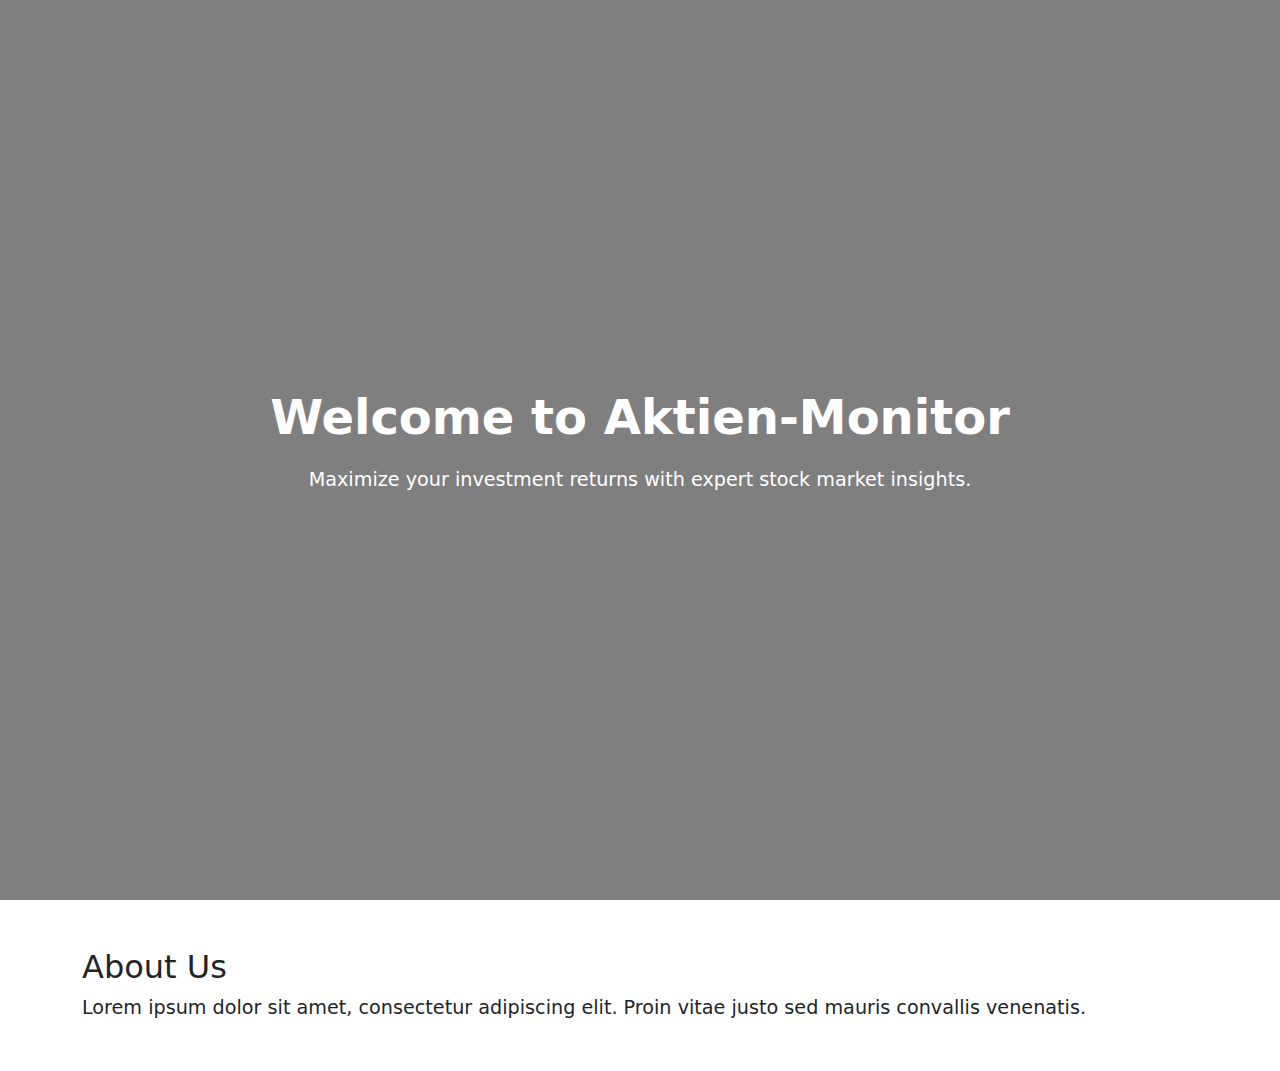
==== index.html @ 7cf69d02 "any" ====
<!DOCTYPE html>
<html lang="en">

<head>
    <meta charset="UTF-8">
    <meta name="viewport" content="width=device-width, initial-scale=1.0">
    <title>Background Image with Text</title>
    <!-- Bootstrap CSS -->
    <link href="https://cdn.jsdelivr.net/npm/bootstrap@5.3.0-alpha1/dist/css/bootstrap.min.css" rel="stylesheet">
    <style>
        /* Fullscreen Background Section */
        .hero {
            background-image: url('https://www.wiwo.de/vergleich/wp-content/uploads/2023/08/KI-Aktien.jpeg'); /* Replace with your image URL */
            background-size: cover;
            background-position: center;
            background-repeat: no-repeat;
            height: 100vh; /* Fullscreen height */
            color: white; /* Text color */
            position: relative;
            display: flex;
            justify-content: center;
            align-items: center;
            text-align: center;
            padding: 20px;
        }

        .hero::before {
            content: '';
            position: absolute;
            top: 0;
            left: 0;
            width: 100%;
            height: 100%;
            background-color: rgba(0, 0, 0, 0.5); /* Black overlay with transparency */
            z-index: 1; /* Ensures it stays behind the text */
        }

        .hero-content {
            position: relative;
            z-index: 2; /* Places content above the overlay */
        }

        h1 {
            font-size: 3rem;
            font-weight: bold;
            margin-bottom: 20px;
        }

        p {
            font-size: 1.2rem;
        }

        @media (max-width: 768px) {
            .hero {
                height: 60vh; /* Adjust height for smaller devices */
            }

            h1 {
                font-size: 2rem;
            }

            p {
                font-size: 1rem;
            }
        }
    </style>
</head>

<body>

    <!-- Hero Section -->
    <div class="hero">
        <!-- Content on top of the background -->
        <div class="hero-content">
            <h1>Welcome to Aktien-Monitor</h1>
            <p>Maximize your investment returns with expert stock market insights.</p>
        </div>
    </div>

    <!-- Main Content -->
    <div class="container my-5">
        <h2>About Us</h2>
        <p>Lorem ipsum dolor sit amet, consectetur adipiscing elit. Proin vitae justo sed mauris convallis venenatis.</p>
    </div>

    <!-- Bootstrap JS -->
    <script src="https://cdn.jsdelivr.net/npm/bootstrap@5.3.0-alpha1/dist/js/bootstrap.bundle.min.js"></script>
</body>

</html>
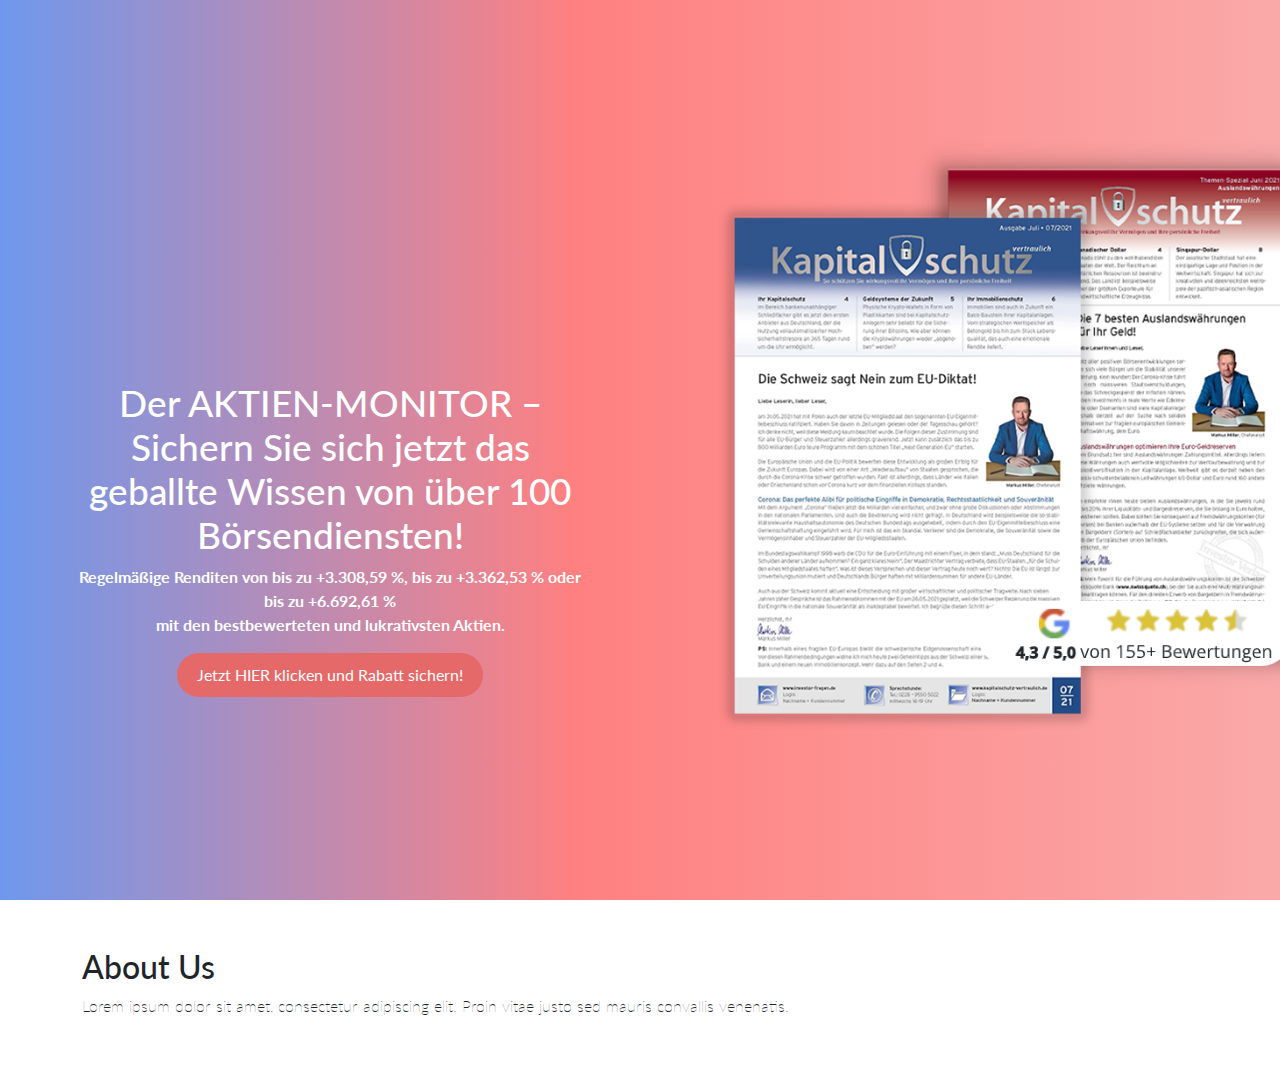
==== commit 4096f9dc: "first upload" ====
--- a/index.html
+++ b/index.html
@@ -1,79 +1,24 @@
 <!DOCTYPE html>
 <html lang="en">
-
 <head>
     <meta charset="UTF-8">
     <meta name="viewport" content="width=device-width, initial-scale=1.0">
-    <title>Background Image with Text</title>
-    <!-- Bootstrap CSS -->
+    <title>AKTIEN-MONITOR</title>
     <link href="https://cdn.jsdelivr.net/npm/bootstrap@5.3.0-alpha1/dist/css/bootstrap.min.css" rel="stylesheet">
-    <style>
-        /* Fullscreen Background Section */
-        .hero {
-            background-image: url('https://www.wiwo.de/vergleich/wp-content/uploads/2023/08/KI-Aktien.jpeg'); /* Replace with your image URL */
-            background-size: cover;
-            background-position: center;
-            background-repeat: no-repeat;
-            height: 100vh; /* Fullscreen height */
-            color: white; /* Text color */
-            position: relative;
-            display: flex;
-            justify-content: center;
-            align-items: center;
-            text-align: center;
-            padding: 20px;
-        }
-
-        .hero::before {
-            content: '';
-            position: absolute;
-            top: 0;
-            left: 0;
-            width: 100%;
-            height: 100%;
-            background-color: rgba(0, 0, 0, 0.5); /* Black overlay with transparency */
-            z-index: 1; /* Ensures it stays behind the text */
-        }
-
-        .hero-content {
-            position: relative;
-            z-index: 2; /* Places content above the overlay */
-        }
-
-        h1 {
-            font-size: 3rem;
-            font-weight: bold;
-            margin-bottom: 20px;
-        }
-
-        p {
-            font-size: 1.2rem;
-        }
-
-        @media (max-width: 768px) {
-            .hero {
-                height: 60vh; /* Adjust height for smaller devices */
-            }
-
-            h1 {
-                font-size: 2rem;
-            }
-
-            p {
-                font-size: 1rem;
-            }
-        }
-    </style>
+    <link rel="stylesheet" href="style.css">
 </head>
 
-<body>
-
-    <!-- Hero Section -->
+<body class="lato-thin">
     <div class="hero">
-        <!-- Content on top of the background -->
         <div class="hero-content">
-            <h1>Welcome to Aktien-Monitor</h1>
-            <p>Maximize your investment returns with expert stock market insights.</p>
+            <div class="sectionleft">
+                <h2>Der AKTIEN-MONITOR – Sichern Sie sich jetzt das geballte Wissen von über 100 Börsendiensten!</h2>
+                <p class="lato-bold">Regelmäßige Renditen von bis zu +3.308,59 %, bis zu +3.362,53 % oder bis zu +6.692,61 % <br>mit den bestbewerteten und lukrativsten Aktien.</p>
+            <button>Jetzt HIER klicken und Rabatt sichern!</button>
+            </div>
+            <div class="sectionright">
+                <img src="./Images/SSB_Kapitalschutz-vertraulich (1).png" alt="AKTIEN-MONITOR">
+            </div>
         </div>
     </div>
 
@@ -87,4 +32,4 @@
     <script src="https://cdn.jsdelivr.net/npm/bootstrap@5.3.0-alpha1/dist/js/bootstrap.bundle.min.js"></script>
 </body>
 
-</html>
+</html>--- a/style.css
+++ b/style.css
@@ -0,0 +1,184 @@
+@import url('https://fonts.googleapis.com/css2?family=Lato:ital,wght@0,100;0,300;0,400;0,700;0,900;1,100;1,300;1,400;1,700;1,900&display=swap');
+.lato-thin {
+    font-family: "Lato", sans-serif;
+    font-weight: 100;
+    font-style: normal;
+  }
+  
+  .lato-light {
+    font-family: "Lato", serif;
+    font-weight: 300;
+    font-style: normal;
+  }
+  
+  .lato-regular {
+    font-family: "Lato", serif;
+    font-weight: 400;
+    font-style: normal;
+  }
+  
+  .lato-bold {
+    font-family: "Lato", serif;
+    font-weight: 700;
+    font-style: normal;
+  }
+  
+  .lato-black {
+    font-family: "Lato", serif;
+    font-weight: 900;
+    font-style: normal;
+  }
+  
+  .lato-thin-italic {
+    font-family: "Lato", serif;
+    font-weight: 100;
+    font-style: italic;
+  }
+  
+  .lato-light-italic {
+    font-family: "Lato", serif;
+    font-weight: 300;
+    font-style: italic;
+  }
+  
+  .lato-regular-italic {
+    font-family: "Lato", serif;
+    font-weight: 400;
+    font-style: italic;
+  }
+  
+  .lato-bold-italic {
+    font-family: "Lato", serif;
+    font-weight: 700;
+    font-style: italic;
+  }
+  
+  .lato-black-italic {
+    font-family: "Lato", serif;
+    font-weight: 900;
+    font-style: italic;
+  }
+
+body{
+  margin: 0;
+  padding: 0;
+  background-color: white;
+}
+.hero {
+    background: rgb(110,152,237);
+    background: linear-gradient(90deg, rgba(110,152,237,1) 0%, rgba(255,128,128,1) 45%, rgba(250,169,169,1) 100%);
+  /*url(https://www.tagesspiegel.de/images/8642596/alternates/BASE_21_9_W1000/1710424395000/imago0144056000h-1.jpeg) #FFA07A;*/ /* Replace with your image URL */
+  background-size: cover;
+  background-position: center;
+  background-repeat: no-repeat;
+  height: 100vh;
+  color: white; 
+  position: relative;
+  display: flex;
+  justify-content: center;
+  align-items: center;
+  text-align: center;
+  padding: 20px;
+        }
+
+.hero::before {
+    content: '';
+    position: absolute;
+    top: 0;
+    left: 0;
+    width: 100%;
+    height: 100%;
+    z-index: 1;
+}
+
+.hero-content {
+    position: relative;
+    z-index: 2;
+    width: 100%;
+        }
+
+.sectionleft{
+    width: 50%;
+    float: left;
+    padding: 50px;
+    box-sizing: border-box;
+}
+.sectionleft h2{
+    margin-top: 15rem;
+    font-size: 2.3rem;
+}
+.sectionright{
+    width: 50%;
+    float: right;
+    padding: 50px;
+    box-sizing: border-box;
+}
+.sectionleft p{
+    font-size: 16px;
+}
+.sectionleft button{
+    border-radius: 30px;
+    border: none;
+    padding: 10px 20px;
+    color: white;
+    background: rgb(229, 105, 105);
+}
+.sectionleft button:hover{
+    background: rgba(255, 0, 0, 0.679);
+    font-weight: 900;
+}
+
+@media (max-width: 1200px) {
+    .sectionleft, .sectionright {
+      width: 100%;
+      float: none;
+      padding: 20px;
+    }
+    .sectionleft h2 {
+      font-size: 2rem;
+    }
+    .sectionleft p {
+      font-size: 14px;
+    }
+    .sectionleft button {
+      padding: 8px 16px;
+    }
+  }
+  
+  @media (max-width: 768px) {
+    .hero {
+      height: auto;
+      padding: 10px;
+    }
+    .sectionleft, .sectionright {
+      padding: 10px;
+    }
+    .sectionleft h2 {
+      font-size: 1.8rem;
+    }
+    .sectionleft p {
+      font-size: 12px;
+    }
+    .sectionleft button {
+      padding: 6px 12px;
+    }
+  }
+  
+  @media (max-width: 480px) {
+    .hero {
+      height: auto;
+      padding: 5px;
+    }
+    .sectionleft, .sectionright {
+      padding: 5px;
+    }
+    .sectionleft h2 {
+      font-size: 1.5rem;
+    }
+    .sectionleft p {
+      font-size: 10px;
+    }
+    .sectionleft button {
+      padding: 4px 8px;
+    }
+  }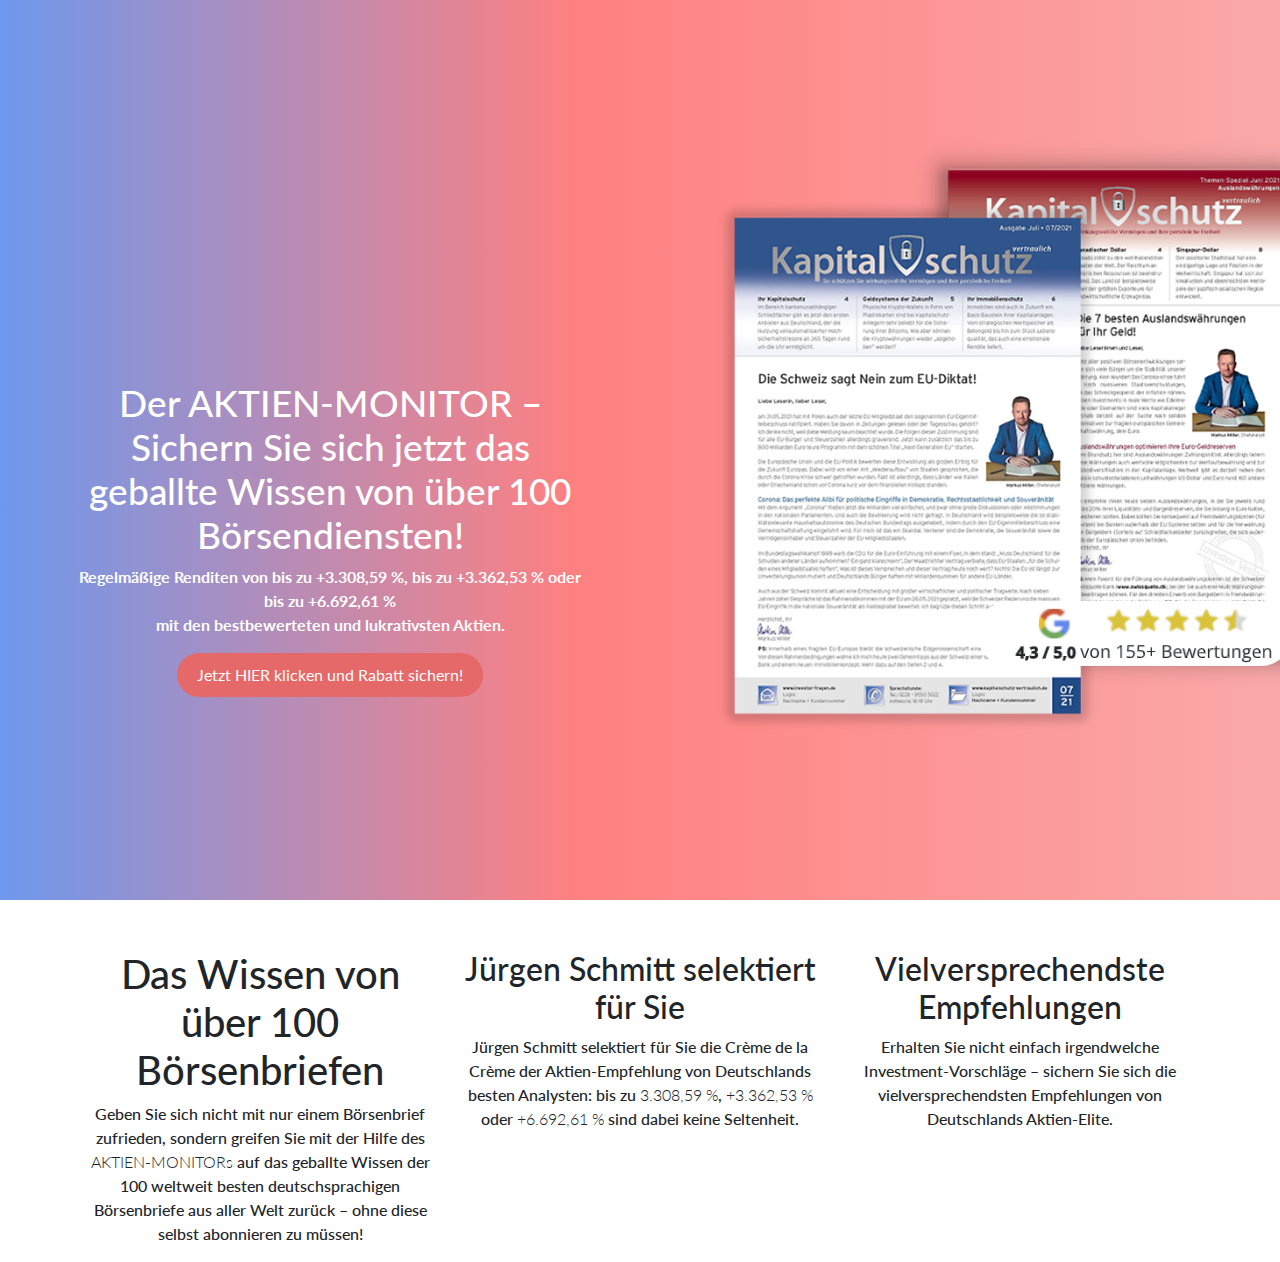
==== commit 7e86118d: "add section a colums" ====
--- a/index.html
+++ b/index.html
@@ -7,29 +7,47 @@
     <link href="https://cdn.jsdelivr.net/npm/bootstrap@5.3.0-alpha1/dist/css/bootstrap.min.css" rel="stylesheet">
     <link rel="stylesheet" href="style.css">
 </head>
-
 <body class="lato-thin">
-    <div class="hero">
-        <div class="hero-content">
-            <div class="sectionleft">
-                <h2>Der AKTIEN-MONITOR – Sichern Sie sich jetzt das geballte Wissen von über 100 Börsendiensten!</h2>
-                <p class="lato-bold">Regelmäßige Renditen von bis zu +3.308,59 %, bis zu +3.362,53 % oder bis zu +6.692,61 % <br>mit den bestbewerteten und lukrativsten Aktien.</p>
-            <button>Jetzt HIER klicken und Rabatt sichern!</button>
-            </div>
-            <div class="sectionright">
-                <img src="./Images/SSB_Kapitalschutz-vertraulich (1).png" alt="AKTIEN-MONITOR">
-            </div>
+<div class="hero">
+    <div class="hero-content">
+        <div class="sectionleft">
+            <h2>Der AKTIEN-MONITOR – Sichern Sie sich jetzt das geballte Wissen von über 100 Börsendiensten!</h2>
+            <p class="lato-bold">Regelmäßige Renditen von bis zu +3.308,59 %, bis zu +3.362,53 % oder bis zu +6.692,61 % <br>mit den bestbewerteten und lukrativsten Aktien.</p>
+        <button>Jetzt HIER klicken und Rabatt sichern!</button>
+        </div>
+        <div class="sectionright">
+            <img src="./Images/SSB_Kapitalschutz-vertraulich (1).png" alt="AKTIEN-MONITOR">
         </div>
     </div>
+</div>
 
-    <!-- Main Content -->
-    <div class="container my-5">
-        <h2>About Us</h2>
-        <p>Lorem ipsum dolor sit amet, consectetur adipiscing elit. Proin vitae justo sed mauris convallis venenatis.</p>
+<div class="container text-center">
+    <div class="row">
+      <div class="col">
+        <h1>Das Wissen von über 100 Börsenbriefen</h1>
+            <p>
+                Geben Sie sich nicht mit nur einem Börsenbrief zufrieden, sondern greifen Sie mit der Hilfe des 
+                <strong>AKTIEN-MONITORs</strong> auf das geballte Wissen der 100 weltweit besten deutschsprachigen Börsenbriefe 
+                aus aller Welt zurück – ohne diese selbst abonnieren zu müssen!
+            </p>
+      </div>
+      <div class="col">
+        <h2>Jürgen Schmitt selektiert für Sie</h2>
+             <p>
+                Jürgen Schmitt selektiert für Sie die Crème de la Crème der Aktien-Empfehlung von Deutschlands besten Analysten: 
+                bis zu <strong>3.308,59 %</strong>, <strong>+3.362,53 %</strong> oder <strong>+6.692,61 %</strong> sind dabei keine 
+                Seltenheit.
+            </p>
+      </div>
+      <div class="col">
+        <h2>Vielversprechendste Empfehlungen</h2>
+            <p>
+                Erhalten Sie nicht einfach irgendwelche Investment-Vorschläge – sichern Sie sich die vielversprechendsten 
+                Empfehlungen von Deutschlands Aktien-Elite.
+            </p>
+      </div>
     </div>
-
-    <!-- Bootstrap JS -->
+  </div>
     <script src="https://cdn.jsdelivr.net/npm/bootstrap@5.3.0-alpha1/dist/js/bootstrap.bundle.min.js"></script>
 </body>
-
 </html>--- a/style.css
+++ b/style.css
@@ -1,63 +1,63 @@
 @import url('https://fonts.googleapis.com/css2?family=Lato:ital,wght@0,100;0,300;0,400;0,700;0,900;1,100;1,300;1,400;1,700;1,900&display=swap');
 .lato-thin {
-    font-family: "Lato", sans-serif;
-    font-weight: 100;
-    font-style: normal;
-  }
-  
-  .lato-light {
-    font-family: "Lato", serif;
-    font-weight: 300;
-    font-style: normal;
-  }
-  
-  .lato-regular {
-    font-family: "Lato", serif;
-    font-weight: 400;
-    font-style: normal;
-  }
-  
-  .lato-bold {
-    font-family: "Lato", serif;
-    font-weight: 700;
-    font-style: normal;
-  }
-  
-  .lato-black {
-    font-family: "Lato", serif;
-    font-weight: 900;
-    font-style: normal;
-  }
-  
-  .lato-thin-italic {
-    font-family: "Lato", serif;
-    font-weight: 100;
-    font-style: italic;
-  }
-  
-  .lato-light-italic {
-    font-family: "Lato", serif;
-    font-weight: 300;
-    font-style: italic;
-  }
-  
-  .lato-regular-italic {
-    font-family: "Lato", serif;
-    font-weight: 400;
-    font-style: italic;
-  }
-  
-  .lato-bold-italic {
-    font-family: "Lato", serif;
-    font-weight: 700;
-    font-style: italic;
-  }
-  
-  .lato-black-italic {
-    font-family: "Lato", serif;
-    font-weight: 900;
-    font-style: italic;
-  }
+  font-family: "Lato", sans-serif;
+  font-weight: 100;
+  font-style: normal;
+}
+
+.lato-light {
+  font-family: "Lato", serif;
+  font-weight: 300;
+  font-style: normal;
+}
+
+.lato-regular {
+  font-family: "Lato", serif;
+  font-weight: 400;
+  font-style: normal;
+}
+
+.lato-bold {
+  font-family: "Lato", serif;
+  font-weight: 700;
+  font-style: normal;
+}
+
+.lato-black {
+  font-family: "Lato", serif;
+  font-weight: 900;
+  font-style: normal;
+}
+
+.lato-thin-italic {
+  font-family: "Lato", serif;
+  font-weight: 100;
+  font-style: italic;
+}
+
+.lato-light-italic {
+  font-family: "Lato", serif;
+  font-weight: 300;
+  font-style: italic;
+}
+
+.lato-regular-italic {
+  font-family: "Lato", serif;
+  font-weight: 400;
+  font-style: italic;
+}
+
+.lato-bold-italic {
+  font-family: "Lato", serif;
+  font-weight: 700;
+  font-style: italic;
+}
+
+.lato-black-italic {
+  font-family: "Lato", serif;
+  font-weight: 900;
+  font-style: italic;
+}
 
 body{
   margin: 0;
@@ -65,8 +65,8 @@
   background-color: white;
 }
 .hero {
-    background: rgb(110,152,237);
-    background: linear-gradient(90deg, rgba(110,152,237,1) 0%, rgba(255,128,128,1) 45%, rgba(250,169,169,1) 100%);
+  background: rgb(110,152,237);
+  background: linear-gradient(90deg, rgba(110,152,237,1) 0%, rgba(255,128,128,1) 45%, rgba(250,169,169,1) 100%);
   /*url(https://www.tagesspiegel.de/images/8642596/alternates/BASE_21_9_W1000/1710424395000/imago0144056000h-1.jpeg) #FFA07A;*/ /* Replace with your image URL */
   background-size: cover;
   background-position: center;
@@ -82,103 +82,115 @@
         }
 
 .hero::before {
-    content: '';
-    position: absolute;
-    top: 0;
-    left: 0;
-    width: 100%;
-    height: 100%;
-    z-index: 1;
+  content: '';
+  position: absolute;
+  top: 0;
+  left: 0;
+  width: 100%;
+  height: 100%;
+  z-index: 1;
 }
 
 .hero-content {
-    position: relative;
-    z-index: 2;
-    width: 100%;
-        }
+  position: relative;
+  z-index: 2;
+  width: 100%;
+  }
 
 .sectionleft{
-    width: 50%;
-    float: left;
-    padding: 50px;
-    box-sizing: border-box;
+  width: 50%;
+  float: left;
+  padding: 50px;
+  box-sizing: border-box;
 }
 .sectionleft h2{
     margin-top: 15rem;
     font-size: 2.3rem;
 }
 .sectionright{
-    width: 50%;
-    float: right;
-    padding: 50px;
-    box-sizing: border-box;
+  width: 50%;
+  float: right;
+  padding: 50px;
+  box-sizing: border-box;
 }
 .sectionleft p{
-    font-size: 16px;
+  font-size: 16px;
 }
 .sectionleft button{
-    border-radius: 30px;
-    border: none;
-    padding: 10px 20px;
-    color: white;
-    background: rgb(229, 105, 105);
+  border-radius: 30px;
+  border: none;
+  padding: 10px 20px;
+  color: white;
+  background: rgb(229, 105, 105);
 }
 .sectionleft button:hover{
-    background: rgba(255, 0, 0, 0.679);
-    font-weight: 900;
+  background: rgba(255, 0, 0, 0.679);
+  font-weight: 900;
+}
+.container{
+  margin-top: 50px;
+}
+.container p{
+  font-weight: 500;
+}
+.container strong{
+  font-weight: 300;
+}
+.container strong:hover{
+  font-weight: 900;
 }
 
 @media (max-width: 1200px) {
-    .sectionleft, .sectionright {
-      width: 100%;
-      float: none;
-      padding: 20px;
-    }
-    .sectionleft h2 {
-      font-size: 2rem;
-    }
-    .sectionleft p {
-      font-size: 14px;
-    }
-    .sectionleft button {
-      padding: 8px 16px;
-    }
+  .sectionleft, .sectionright {
+    width: 100%;
+    float: none;
+    padding: 20px;
   }
-  
-  @media (max-width: 768px) {
-    .hero {
-      height: auto;
-      padding: 10px;
-    }
-    .sectionleft, .sectionright {
-      padding: 10px;
-    }
-    .sectionleft h2 {
-      font-size: 1.8rem;
-    }
-    .sectionleft p {
-      font-size: 12px;
-    }
-    .sectionleft button {
-      padding: 6px 12px;
-    }
+  .sectionleft h2 {
+    font-size: 2rem;
   }
-  
-  @media (max-width: 480px) {
-    .hero {
-      height: auto;
-      padding: 5px;
-    }
-    .sectionleft, .sectionright {
-      padding: 5px;
-    }
-    .sectionleft h2 {
-      font-size: 1.5rem;
-    }
-    .sectionleft p {
-      font-size: 10px;
-    }
-    .sectionleft button {
-      padding: 4px 8px;
-    }
-  }+  .sectionleft p {
+    font-size: 14px;
+  }
+  .sectionleft button {
+    padding: 8px 16px;
+  }
+}
+
+@media (max-width: 768px) {
+  .hero {
+    height: auto;
+    padding: 10px;
+  }
+  .sectionleft, .sectionright {
+    padding: 10px;
+  }
+  .sectionleft h2 {
+    font-size: 1.8rem;
+  }
+  .sectionleft p {
+    font-size: 12px;
+  }
+  .sectionleft button {
+    padding: 6px 12px;
+  }
+}
+
+@media (max-width: 480px) {
+  .hero {
+    height: auto;
+    padding: 5px;
+  }
+  .sectionleft, .sectionright {
+    padding: 5px;
+  }
+  .sectionleft h2 {
+    font-size: 1.5rem;
+  }
+  .sectionleft p {
+    font-size: 10px;
+  }
+  .sectionleft button {
+    padding: 4px 8px;
+  }
+}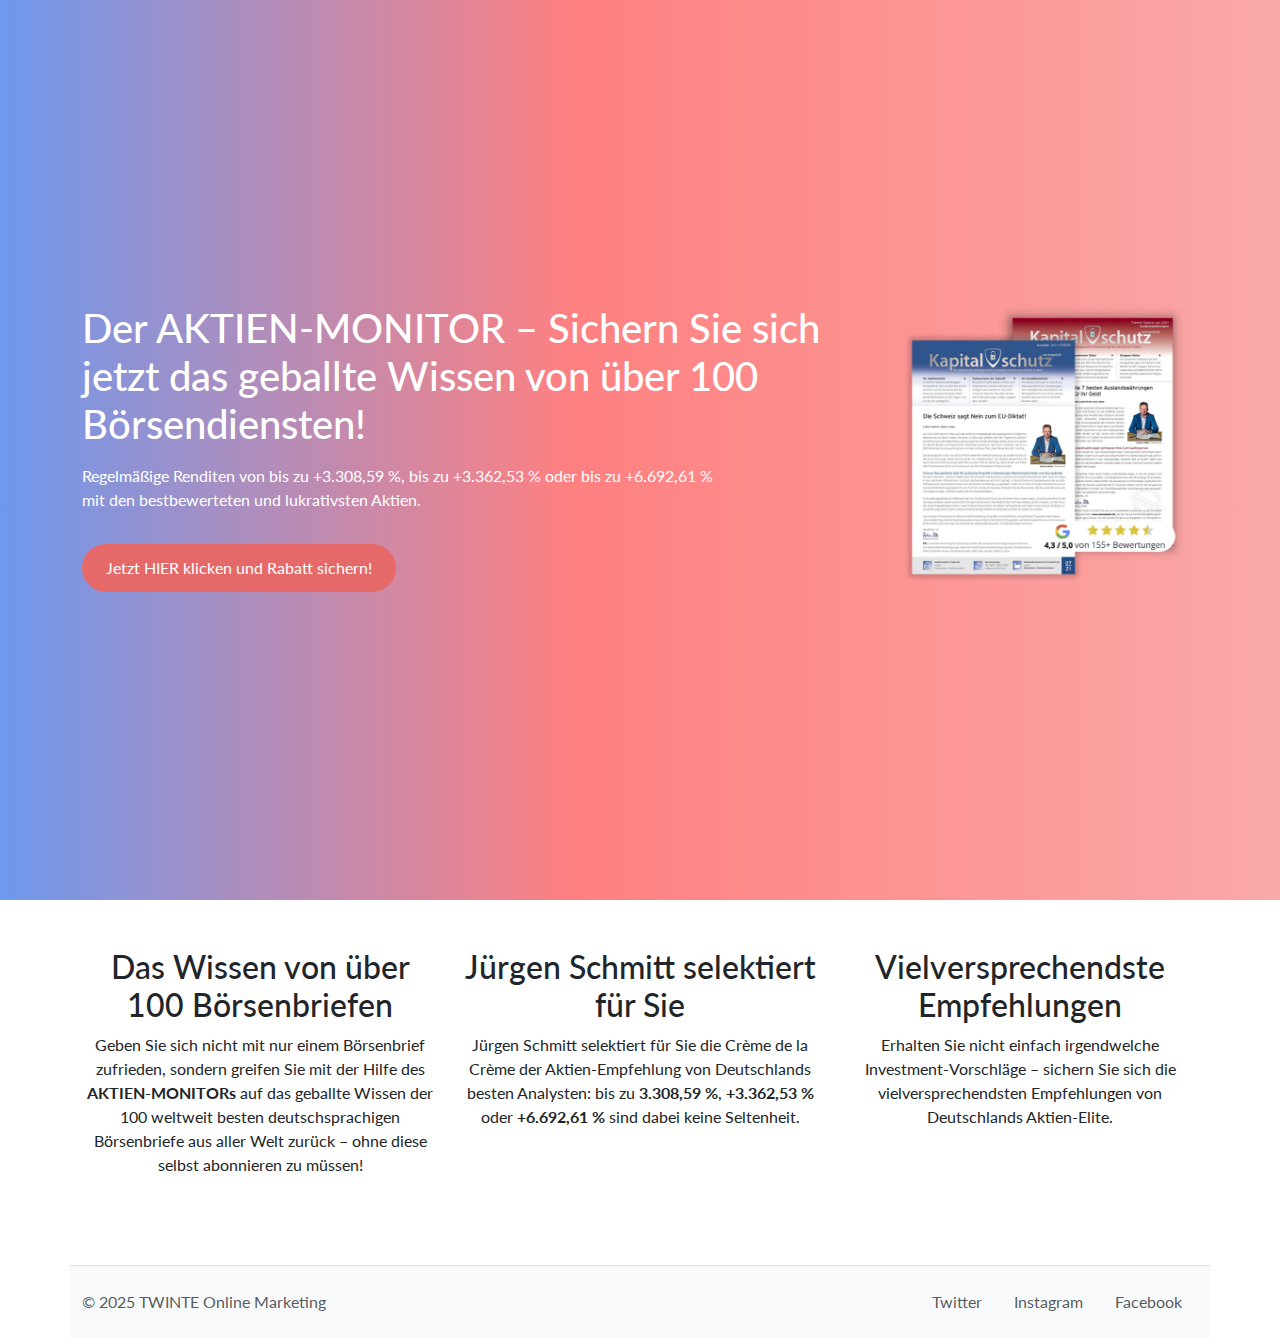
==== commit c9869f52: "edit style" ====
--- a/index.html
+++ b/index.html
@@ -8,46 +8,58 @@
     <link rel="stylesheet" href="style.css">
 </head>
 <body class="lato-thin">
-<div class="hero">
-    <div class="hero-content">
-        <div class="sectionleft">
-            <h2>Der AKTIEN-MONITOR – Sichern Sie sich jetzt das geballte Wissen von über 100 Börsendiensten!</h2>
-            <p class="lato-bold">Regelmäßige Renditen von bis zu +3.308,59 %, bis zu +3.362,53 % oder bis zu +6.692,61 % <br>mit den bestbewerteten und lukrativsten Aktien.</p>
-        <button>Jetzt HIER klicken und Rabatt sichern!</button>
-        </div>
-        <div class="sectionright">
-            <img src="./Images/SSB_Kapitalschutz-vertraulich (1).png" alt="AKTIEN-MONITOR">
+    <div class="hero d-flex flex-column justify-content-center align-items-center text-center">
+        <div class="hero-content container d-flex flex-column flex-md-row">
+            <div class="sectionleft flex-grow-1 text-md-start text-center">
+                <h2>Der AKTIEN-MONITOR – Sichern Sie sich jetzt das geballte Wissen von über 100 Börsendiensten!</h2>
+                <p class="lato-bold">Regelmäßige Renditen von bis zu +3.308,59 %, bis zu +3.362,53 % oder bis zu +6.692,61 % <br>mit den bestbewerteten und lukrativsten Aktien.</p>
+                <button class="btn btn-danger rounded-pill">Jetzt HIER klicken und Rabatt sichern!</button>
+            </div>
+            <div class="sectionright flex-grow-1 text-center">
+                <img src="./Images/SSB_Kapitalschutz-vertraulich (1).png" alt="AKTIEN-MONITOR" class="img-fluid">
+            </div>
         </div>
     </div>
-</div>
 
-<div class="container text-center">
-    <div class="row">
-      <div class="col">
-        <h1>Das Wissen von über 100 Börsenbriefen</h1>
-            <p>
-                Geben Sie sich nicht mit nur einem Börsenbrief zufrieden, sondern greifen Sie mit der Hilfe des 
-                <strong>AKTIEN-MONITORs</strong> auf das geballte Wissen der 100 weltweit besten deutschsprachigen Börsenbriefe 
-                aus aller Welt zurück – ohne diese selbst abonnieren zu müssen!
-            </p>
-      </div>
-      <div class="col">
-        <h2>Jürgen Schmitt selektiert für Sie</h2>
-             <p>
-                Jürgen Schmitt selektiert für Sie die Crème de la Crème der Aktien-Empfehlung von Deutschlands besten Analysten: 
-                bis zu <strong>3.308,59 %</strong>, <strong>+3.362,53 %</strong> oder <strong>+6.692,61 %</strong> sind dabei keine 
-                Seltenheit.
-            </p>
-      </div>
-      <div class="col">
-        <h2>Vielversprechendste Empfehlungen</h2>
-            <p>
-                Erhalten Sie nicht einfach irgendwelche Investment-Vorschläge – sichern Sie sich die vielversprechendsten 
-                Empfehlungen von Deutschlands Aktien-Elite.
-            </p>
-      </div>
+    <div class="container text-center my-5">
+        <div class="row">
+            <div class="col-md-4 mb-4">
+                <h2>Das Wissen von über 100 Börsenbriefen</h2>
+                <p>
+                    Geben Sie sich nicht mit nur einem Börsenbrief zufrieden, sondern greifen Sie mit der Hilfe des 
+                    <strong>AKTIEN-MONITORs</strong> auf das geballte Wissen der 100 weltweit besten deutschsprachigen Börsenbriefe 
+                    aus aller Welt zurück – ohne diese selbst abonnieren zu müssen!
+                </p>
+            </div>
+            <div class="col-md-4 mb-4">
+                <h2>Jürgen Schmitt selektiert für Sie</h2>
+                <p>
+                    Jürgen Schmitt selektiert für Sie die Crème de la Crème der Aktien-Empfehlung von Deutschlands besten Analysten: 
+                    bis zu <strong>3.308,59 %</strong>, <strong>+3.362,53 %</strong> oder <strong>+6.692,61 %</strong> sind dabei keine 
+                    Seltenheit.
+                </p>
+            </div>
+            <div class="col-md-4 mb-4">
+                <h2>Vielversprechendste Empfehlungen</h2>
+                <p>
+                    Erhalten Sie nicht einfach irgendwelche Investment-Vorschläge – sichern Sie sich die vielversprechendsten 
+                    Empfehlungen von Deutschlands Aktien-Elite.
+                </p>
+            </div>
+        </div>
     </div>
-  </div>
+
+    <footer class="container text-center py-3 border-top">
+        <div class="d-flex justify-content-between align-items-center">
+            <span class="text-muted">© 2025 TWINTE Online Marketing</span>
+            <ul class="nav">
+                <li class="nav-item"><a class="nav-link text-muted" href="#">Twitter</a></li>
+                <li class="nav-item"><a class="nav-link text-muted" href="#">Instagram</a></li>
+                <li class="nav-item"><a class="nav-link text-muted" href="#">Facebook</a></li>
+            </ul>
+        </div>
+    </footer>
+
     <script src="https://cdn.jsdelivr.net/npm/bootstrap@5.3.0-alpha1/dist/js/bootstrap.bundle.min.js"></script>
 </body>
 </html>--- a/style.css
+++ b/style.css
@@ -1,196 +1,94 @@
-@import url('https://fonts.googleapis.com/css2?family=Lato:ital,wght@0,100;0,300;0,400;0,700;0,900;1,100;1,300;1,400;1,700;1,900&display=swap');
+@import url('https://fonts.googleapis.com/css2?family=Lato:wght@100;300;400;700;900&display=swap');
 .lato-thin {
-  font-family: "Lato", sans-serif;
+  font-family: "Lato", serif;
   font-weight: 100;
   font-style: normal;
 }
 
-.lato-light {
-  font-family: "Lato", serif;
-  font-weight: 300;
-  font-style: normal;
+body {
+    margin: 0;
+    font-family: 'Lato', sans-serif;
+    background-color: white;
+}
+p, .text-muted{
+    font-weight: 400;
+}
+.hero {
+    background: linear-gradient(90deg, rgba(110,152,237,1) 0%, rgba(255,128,128,1) 45%, rgba(250,169,169,1) 100%);
+    color: white;
+    min-height: 100vh;
+    padding: 20px;
 }
 
-.lato-regular {
-  font-family: "Lato", serif;
-  font-weight: 400;
-  font-style: normal;
+.hero h2 {
+    font-size: 2.5rem;
+    margin-bottom: 1rem;
 }
 
-.lato-bold {
-  font-family: "Lato", serif;
-  font-weight: 700;
-  font-style: normal;
+.hero p {
+    font-size: 2.5rem;
+    margin-bottom: 2rem;
 }
 
-.lato-black {
-  font-family: "Lato", serif;
-  font-weight: 900;
-  font-style: normal;
+.hero button {
+    padding: 12px 24px;
+    background: rgb(229, 105, 105);
+    border: none;
+    border-radius: 30px;
+    color: white;
+    font-size: 1rem;
+    transition: background 0.3s, transform 0.3s;
 }
 
-.lato-thin-italic {
-  font-family: "Lato", serif;
-  font-weight: 100;
-  font-style: italic;
+.hero button:hover {
+    background: rgba(255, 0, 0, 0.8);
+    transform: scale(1.1);
 }
 
-.lato-light-italic {
-  font-family: "Lato", serif;
-  font-weight: 300;
-  font-style: italic;
+.container p {
+    font-size: 1rem;
+    line-height: 1.5;
 }
 
-.lato-regular-italic {
-  font-family: "Lato", serif;
-  font-weight: 400;
-  font-style: italic;
+footer {
+    background-color: #f8f9fa;
 }
 
-.lato-bold-italic {
-  font-family: "Lato", serif;
-  font-weight: 700;
-  font-style: italic;
+footer ul {
+    list-style: none;
+    padding: 0;
 }
 
-.lato-black-italic {
-  font-family: "Lato", serif;
-  font-weight: 900;
-  font-style: italic;
-}
-
-body{
-  margin: 0;
-  padding: 0;
-  background-color: white;
-}
-.hero {
-  background: rgb(110,152,237);
-  background: linear-gradient(90deg, rgba(110,152,237,1) 0%, rgba(255,128,128,1) 45%, rgba(250,169,169,1) 100%);
-  /*url(https://www.tagesspiegel.de/images/8642596/alternates/BASE_21_9_W1000/1710424395000/imago0144056000h-1.jpeg) #FFA07A;*/ /* Replace with your image URL */
-  background-size: cover;
-  background-position: center;
-  background-repeat: no-repeat;
-  height: 100vh;
-  color: white; 
-  position: relative;
-  display: flex;
-  justify-content: center;
-  align-items: center;
-  text-align: center;
-  padding: 20px;
-        }
-
-.hero::before {
-  content: '';
-  position: absolute;
-  top: 0;
-  left: 0;
-  width: 100%;
-  height: 100%;
-  z-index: 1;
-}
-
-.hero-content {
-  position: relative;
-  z-index: 2;
-  width: 100%;
-  }
-
-.sectionleft{
-  width: 50%;
-  float: left;
-  padding: 50px;
-  box-sizing: border-box;
-}
-.sectionleft h2{
-    margin-top: 15rem;
-    font-size: 2.3rem;
-}
-.sectionright{
-  width: 50%;
-  float: right;
-  padding: 50px;
-  box-sizing: border-box;
-}
-.sectionleft p{
-  font-size: 16px;
-}
-.sectionleft button{
-  border-radius: 30px;
-  border: none;
-  padding: 10px 20px;
-  color: white;
-  background: rgb(229, 105, 105);
-}
-.sectionleft button:hover{
-  background: rgba(255, 0, 0, 0.679);
-  font-weight: 900;
-}
-.container{
-  margin-top: 50px;
-}
-.container p{
-  font-weight: 500;
-}
-.container strong{
-  font-weight: 300;
-}
-.container strong:hover{
-  font-weight: 900;
-}
-
-@media (max-width: 1200px) {
-  .sectionleft, .sectionright {
-    width: 100%;
-    float: none;
-    padding: 20px;
-  }
-  .sectionleft h2 {
-    font-size: 2rem;
-  }
-  .sectionleft p {
-    font-size: 14px;
-  }
-  .sectionleft button {
-    padding: 8px 16px;
-  }
+footer ul li a {
+    text-decoration: none;
+    font-weight: 500;
+    color: #6c757d;
 }
 
 @media (max-width: 768px) {
-  .hero {
-    height: auto;
-    padding: 10px;
-  }
-  .sectionleft, .sectionright {
-    padding: 10px;
-  }
-  .sectionleft h2 {
-    font-size: 1.8rem;
-  }
-  .sectionleft p {
-    font-size: 12px;
-  }
-  .sectionleft button {
-    padding: 6px 12px;
-  }
+    .hero-content {
+        flex-direction: column;
+    }
+    .hero h2 {
+        font-size: 2rem;
+    }
+    .hero p {
+        font-size: 1rem;
+    }
+    .hero button {
+        font-size: 0.9rem;
+    }
 }
 
 @media (max-width: 480px) {
-  .hero {
-    height: auto;
-    padding: 5px;
-  }
-  .sectionleft, .sectionright {
-    padding: 5px;
-  }
-  .sectionleft h2 {
-    font-size: 1.5rem;
-  }
-  .sectionleft p {
-    font-size: 10px;
-  }
-  .sectionleft button {
-    padding: 4px 8px;
-  }
+    .hero h2 {
+        font-size: 1.5rem;
+    }
+    .hero p {
+        font-size: 0.9rem;
+    }
+    .hero button {
+        font-size: 0.8rem;
+        padding: 8px 16px;
+    }
 }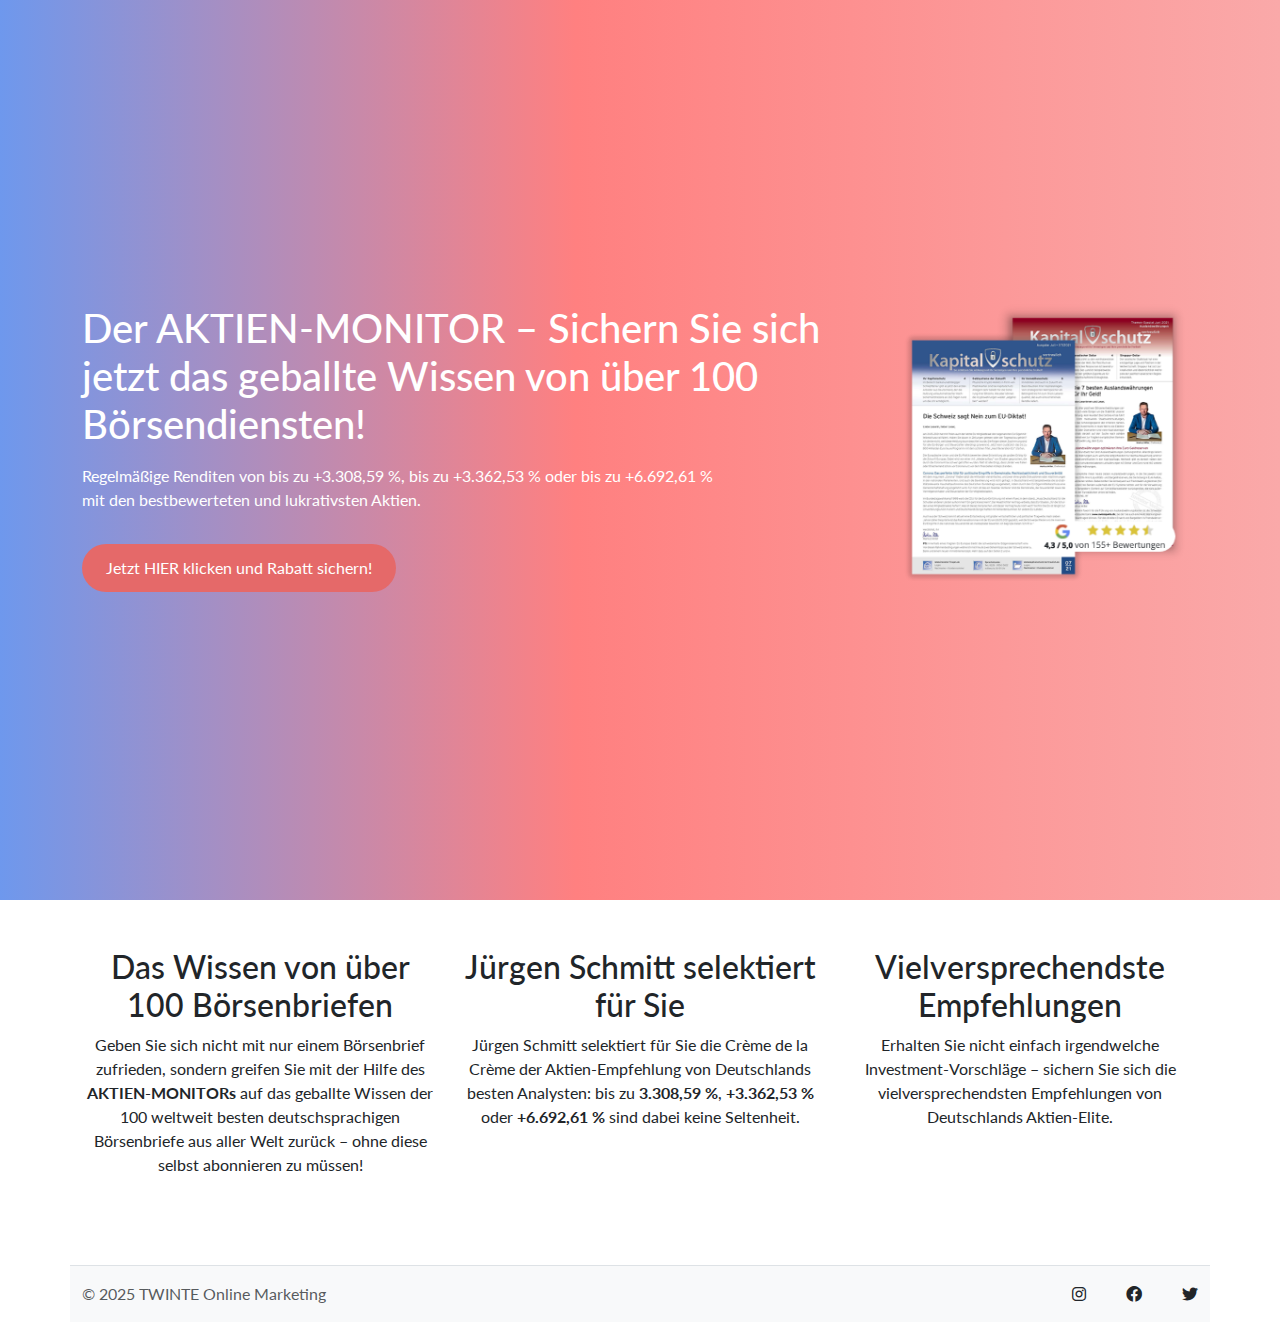
==== commit 85fbf5a5: "add footer" ====
--- a/index.html
+++ b/index.html
@@ -6,6 +6,7 @@
     <title>AKTIEN-MONITOR</title>
     <link href="https://cdn.jsdelivr.net/npm/bootstrap@5.3.0-alpha1/dist/css/bootstrap.min.css" rel="stylesheet">
     <link rel="stylesheet" href="style.css">
+    <link href="https://cdnjs.cloudflare.com/ajax/libs/font-awesome/6.0.0/css/all.min.css" rel="stylesheet">
 </head>
 <body class="lato-thin">
     <div class="hero d-flex flex-column justify-content-center align-items-center text-center">
@@ -53,9 +54,9 @@
         <div class="d-flex justify-content-between align-items-center">
             <span class="text-muted">© 2025 TWINTE Online Marketing</span>
             <ul class="nav">
-                <li class="nav-item"><a class="nav-link text-muted" href="#">Twitter</a></li>
-                <li class="nav-item"><a class="nav-link text-muted" href="#">Instagram</a></li>
-                <li class="nav-item"><a class="nav-link text-muted" href="#">Facebook</a></li>
+                <li class="nav-item"><i class="fa-brands fa-instagram"></i></li>
+                <li class="nav-item"><i class="fa-brands fa-facebook"></i></li>
+                <li class="nav-item"><i class="fa-brands fa-twitter"></i></li>
             </ul>
         </div>
     </footer>
--- a/style.css
+++ b/style.css
@@ -65,6 +65,10 @@
     color: #6c757d;
 }
 
+.nav-item {
+    margin: 0 0 0 40px;
+}
+
 @media (max-width: 768px) {
     .hero-content {
         flex-direction: column;
